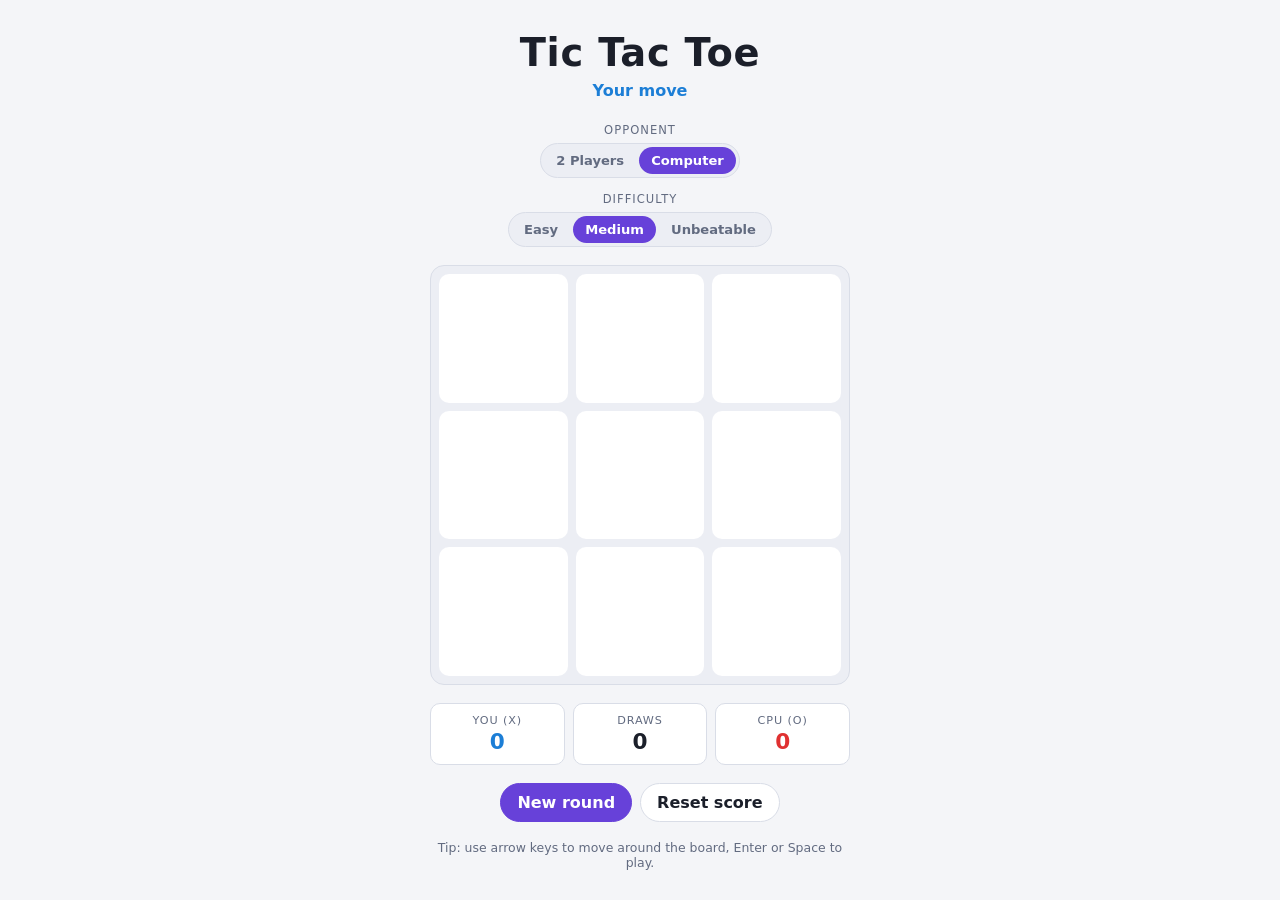
==== index.html @ d08257c7 "Add tic tac toe game A dependency-free browser game: two-player and computer modes, three difficulty" ====
<!DOCTYPE html>
<html lang="en">
<head>
<meta charset="utf-8">
<meta name="viewport" content="width=device-width, initial-scale=1">
<title>Tic Tac Toe</title>
<link rel="stylesheet" href="style.css">
</head>
<body>
  <main class="app">
    <header class="app__header">
      <h1 class="app__title">Tic&nbsp;Tac&nbsp;Toe</h1>
      <p class="app__status" id="status" role="status" aria-live="polite">X to move</p>
    </header>

    <section class="panel" aria-label="Game settings">
      <div class="field">
        <span class="field__label" id="mode-label">Opponent</span>
        <div class="segmented" role="radiogroup" aria-labelledby="mode-label">
          <button type="button" class="segmented__btn" role="radio" data-mode="human" aria-checked="false">2 Players</button>
          <button type="button" class="segmented__btn" role="radio" data-mode="cpu" aria-checked="true">Computer</button>
        </div>
      </div>

      <div class="field" id="difficulty-field">
        <span class="field__label" id="difficulty-label">Difficulty</span>
        <div class="segmented" role="radiogroup" aria-labelledby="difficulty-label">
          <button type="button" class="segmented__btn" role="radio" data-difficulty="easy" aria-checked="false">Easy</button>
          <button type="button" class="segmented__btn" role="radio" data-difficulty="medium" aria-checked="true">Medium</button>
          <button type="button" class="segmented__btn" role="radio" data-difficulty="hard" aria-checked="false">Unbeatable</button>
        </div>
      </div>
    </section>

    <div class="board" id="board" role="grid" aria-label="Tic tac toe board">
      <!-- cells injected by script.js -->
    </div>

    <section class="scoreboard" aria-label="Score">
      <div class="score score--x">
        <span class="score__name" id="score-x-name">X</span>
        <span class="score__value" id="score-x">0</span>
      </div>
      <div class="score score--draw">
        <span class="score__name">Draws</span>
        <span class="score__value" id="score-draw">0</span>
      </div>
      <div class="score score--o">
        <span class="score__name" id="score-o-name">O</span>
        <span class="score__value" id="score-o">0</span>
      </div>
    </section>

    <div class="actions">
      <button type="button" class="btn btn--primary" id="new-round">New round</button>
      <button type="button" class="btn" id="reset-score">Reset score</button>
    </div>

    <p class="hint">Tip: use arrow keys to move around the board, Enter or Space to play.</p>
  </main>

  <script src="script.js"></script>
</body>
</html>
---- style.css ----
:root {
  --bg: #0f1117;
  --surface: #171a23;
  --surface-2: #1f2432;
  --border: #2c3245;
  --text: #e7e9ee;
  --text-dim: #9aa2b5;
  --x: #4dabf7;
  --o: #ff8787;
  --accent: #7c5cff;
  --win: #51cf66;
  --radius: 14px;
}

@media (prefers-color-scheme: light) {
  :root {
    --bg: #f4f5f8;
    --surface: #ffffff;
    --surface-2: #eceef4;
    --border: #d9dde7;
    --text: #1b1f2a;
    --text-dim: #626b80;
    --x: #1c7ed6;
    --o: #e03131;
    --accent: #6741d9;
    --win: #2f9e44;
  }
}

* { box-sizing: border-box; }

body {
  margin: 0;
  min-height: 100vh;
  display: grid;
  place-items: center;
  padding: 24px 16px;
  background: var(--bg);
  color: var(--text);
  font-family: system-ui, -apple-system, "Segoe UI", Roboto, sans-serif;
}

.app {
  width: 100%;
  max-width: 420px;
  display: flex;
  flex-direction: column;
  gap: 18px;
}

.app__header { text-align: center; }

.app__title {
  margin: 0 0 6px;
  font-size: clamp(1.8rem, 6vw, 2.4rem);
  letter-spacing: 0.02em;
}

.app__status {
  margin: 0;
  min-height: 1.5em;
  color: var(--text-dim);
  font-size: 1rem;
  font-weight: 600;
}

.app__status.is-x { color: var(--x); }
.app__status.is-o { color: var(--o); }
.app__status.is-win { color: var(--win); }

.panel {
  display: flex;
  flex-wrap: wrap;
  gap: 14px;
  justify-content: center;
}

.field {
  display: flex;
  flex-direction: column;
  align-items: center;
  gap: 6px;
}

.field.is-hidden { display: none; }

.field__label {
  font-size: 0.72rem;
  text-transform: uppercase;
  letter-spacing: 0.09em;
  color: var(--text-dim);
}

.segmented {
  display: flex;
  padding: 3px;
  gap: 3px;
  background: var(--surface-2);
  border: 1px solid var(--border);
  border-radius: 999px;
}

.segmented__btn {
  border: 0;
  background: transparent;
  color: var(--text-dim);
  font: inherit;
  font-size: 0.82rem;
  font-weight: 600;
  padding: 6px 12px;
  border-radius: 999px;
  cursor: pointer;
  transition: background 0.15s, color 0.15s;
}

.segmented__btn:hover { color: var(--text); }

.segmented__btn[aria-checked="true"] {
  background: var(--accent);
  color: #fff;
}

.board {
  display: grid;
  grid-template-columns: repeat(3, 1fr);
  gap: 8px;
  padding: 8px;
  background: var(--surface-2);
  border: 1px solid var(--border);
  border-radius: var(--radius);
}

.cell {
  aspect-ratio: 1;
  display: grid;
  place-items: center;
  border: 0;
  border-radius: 10px;
  background: var(--surface);
  color: var(--text);
  font-size: clamp(2.2rem, 13vw, 3.4rem);
  font-weight: 700;
  line-height: 1;
  cursor: pointer;
  transition: background 0.15s, transform 0.08s, color 0.15s;
}

.cell:hover:not(:disabled) { background: var(--surface-2); }
.cell:active:not(:disabled) { transform: scale(0.97); }
.cell:disabled { cursor: default; }

.cell:focus-visible {
  outline: 3px solid var(--accent);
  outline-offset: 2px;
}

.cell.is-x { color: var(--x); }
.cell.is-o { color: var(--o); }

.cell.is-win {
  background: color-mix(in srgb, var(--win) 22%, var(--surface));
  color: var(--win);
}

.scoreboard {
  display: grid;
  grid-template-columns: repeat(3, 1fr);
  gap: 8px;
  text-align: center;
}

.score {
  padding: 10px 6px;
  background: var(--surface);
  border: 1px solid var(--border);
  border-radius: 10px;
  display: flex;
  flex-direction: column;
  gap: 2px;
}

.score__name {
  font-size: 0.7rem;
  text-transform: uppercase;
  letter-spacing: 0.08em;
  color: var(--text-dim);
}

.score__value { font-size: 1.35rem; font-weight: 700; }
.score--x .score__value { color: var(--x); }
.score--o .score__value { color: var(--o); }

.actions {
  display: flex;
  gap: 8px;
  justify-content: center;
}

.btn {
  border: 1px solid var(--border);
  background: var(--surface);
  color: var(--text);
  font: inherit;
  font-weight: 600;
  padding: 9px 16px;
  border-radius: 999px;
  cursor: pointer;
  transition: background 0.15s, border-color 0.15s;
}

.btn:hover { background: var(--surface-2); }

.btn--primary {
  background: var(--accent);
  border-color: var(--accent);
  color: #fff;
}

.btn--primary:hover { filter: brightness(1.1); background: var(--accent); }

.btn:focus-visible, .segmented__btn:focus-visible {
  outline: 3px solid var(--accent);
  outline-offset: 2px;
}

.hint {
  margin: 0;
  text-align: center;
  font-size: 0.78rem;
  color: var(--text-dim);
}

@media (prefers-reduced-motion: reduce) {
  * { transition: none !important; }
}
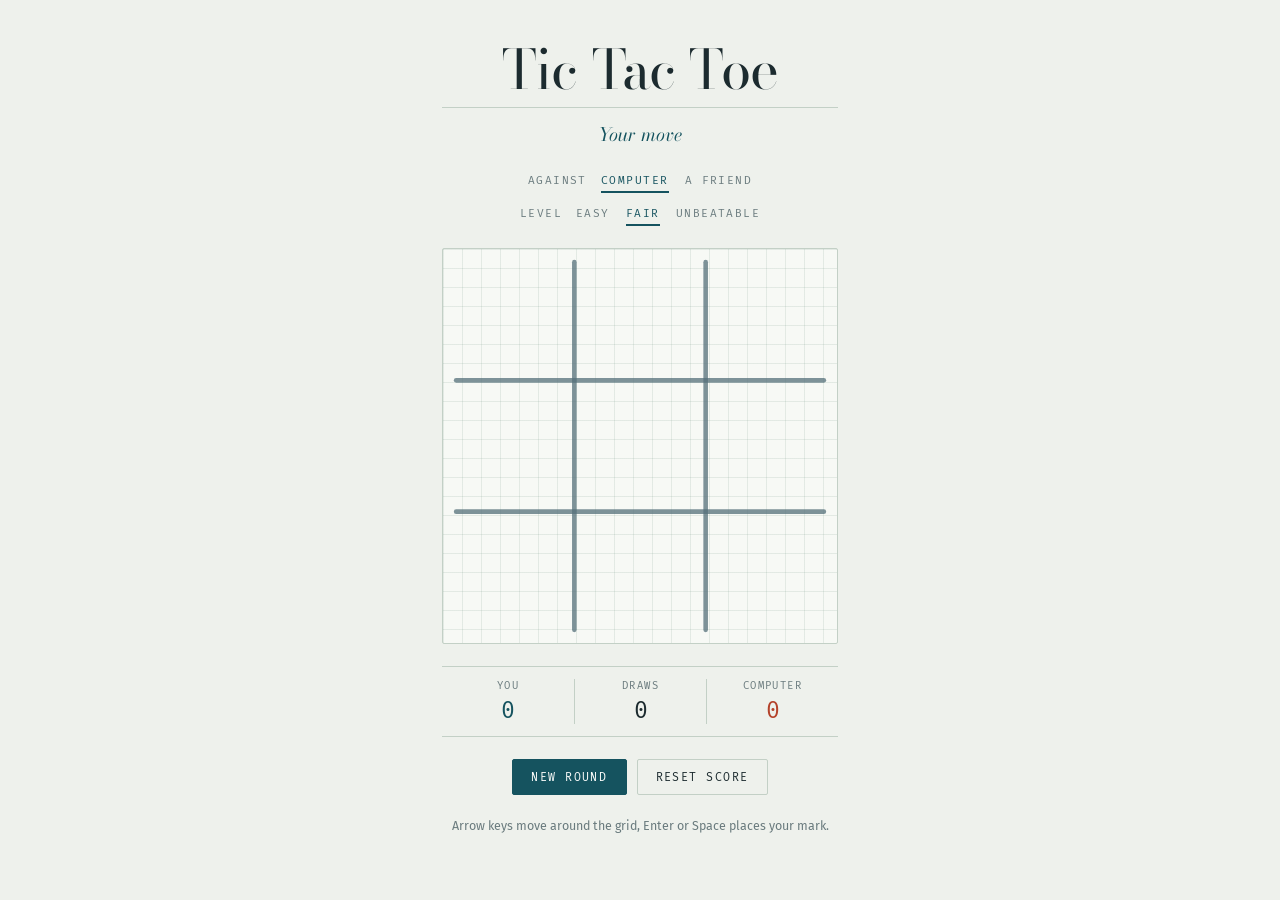
==== commit ee690c8f: "Redesign the board and fix a crash in mark rendering Visual identity: the board is now the classic #" ====
--- a/index.html
+++ b/index.html
@@ -4,41 +4,52 @@
 <meta charset="utf-8">
 <meta name="viewport" content="width=device-width, initial-scale=1">
 <title>Tic Tac Toe</title>
+<link rel="preconnect" href="https://fonts.googleapis.com">
+<link rel="preconnect" href="https://fonts.gstatic.com" crossorigin>
+<link rel="stylesheet" href="https://fonts.googleapis.com/css2?family=Bodoni+Moda:ital,opsz,wght@0,6..96,400;1,6..96,400&family=Fira+Mono:wght@400;500&family=Fira+Sans:wght@400;500&display=swap">
 <link rel="stylesheet" href="style.css">
 </head>
 <body>
-  <main class="app">
-    <header class="app__header">
-      <h1 class="app__title">Tic&nbsp;Tac&nbsp;Toe</h1>
-      <p class="app__status" id="status" role="status" aria-live="polite">X to move</p>
+  <main class="game">
+    <header class="masthead">
+      <h1 class="masthead__title">Tic Tac Toe</h1>
+      <div class="masthead__rule"></div>
+      <p class="masthead__status" id="status" role="status" aria-live="polite">Your move</p>
     </header>
 
-    <section class="panel" aria-label="Game settings">
-      <div class="field">
-        <span class="field__label" id="mode-label">Opponent</span>
-        <div class="segmented" role="radiogroup" aria-labelledby="mode-label">
-          <button type="button" class="segmented__btn" role="radio" data-mode="human" aria-checked="false">2 Players</button>
-          <button type="button" class="segmented__btn" role="radio" data-mode="cpu" aria-checked="true">Computer</button>
+    <section class="controls" aria-label="Game settings">
+      <div class="control">
+        <span class="control__label" id="mode-label">Against</span>
+        <div class="choices" role="radiogroup" aria-labelledby="mode-label">
+          <button type="button" class="choice" role="radio" data-mode="cpu" aria-checked="true">Computer</button>
+          <button type="button" class="choice" role="radio" data-mode="human" aria-checked="false">A friend</button>
         </div>
       </div>
 
-      <div class="field" id="difficulty-field">
-        <span class="field__label" id="difficulty-label">Difficulty</span>
-        <div class="segmented" role="radiogroup" aria-labelledby="difficulty-label">
-          <button type="button" class="segmented__btn" role="radio" data-difficulty="easy" aria-checked="false">Easy</button>
-          <button type="button" class="segmented__btn" role="radio" data-difficulty="medium" aria-checked="true">Medium</button>
-          <button type="button" class="segmented__btn" role="radio" data-difficulty="hard" aria-checked="false">Unbeatable</button>
+      <div class="control" id="difficulty-control">
+        <span class="control__label" id="difficulty-label">Level</span>
+        <div class="choices" role="radiogroup" aria-labelledby="difficulty-label">
+          <button type="button" class="choice" role="radio" data-difficulty="easy" aria-checked="false">Easy</button>
+          <button type="button" class="choice" role="radio" data-difficulty="medium" aria-checked="true">Fair</button>
+          <button type="button" class="choice" role="radio" data-difficulty="hard" aria-checked="false">Unbeatable</button>
         </div>
       </div>
     </section>
 
-    <div class="board" id="board" role="grid" aria-label="Tic tac toe board">
-      <!-- cells injected by script.js -->
+    <div class="board-wrap">
+      <svg class="grid-lines" viewBox="0 0 300 300" aria-hidden="true">
+        <line x1="100" y1="10" x2="100" y2="290"></line>
+        <line x1="200" y1="10" x2="200" y2="290"></line>
+        <line x1="10" y1="100" x2="290" y2="100"></line>
+        <line x1="10" y1="200" x2="290" y2="200"></line>
+      </svg>
+      <div class="board" id="board" role="grid" aria-label="Tic tac toe board"></div>
+      <svg class="strike" id="strike" viewBox="0 0 300 300" aria-hidden="true"></svg>
     </div>
 
     <section class="scoreboard" aria-label="Score">
       <div class="score score--x">
-        <span class="score__name" id="score-x-name">X</span>
+        <span class="score__name" id="score-x-name">You</span>
         <span class="score__value" id="score-x">0</span>
       </div>
       <div class="score score--draw">
@@ -46,7 +57,7 @@
         <span class="score__value" id="score-draw">0</span>
       </div>
       <div class="score score--o">
-        <span class="score__name" id="score-o-name">O</span>
+        <span class="score__name" id="score-o-name">Computer</span>
         <span class="score__value" id="score-o">0</span>
       </div>
     </section>
@@ -56,7 +67,7 @@
       <button type="button" class="btn" id="reset-score">Reset score</button>
     </div>
 
-    <p class="hint">Tip: use arrow keys to move around the board, Enter or Space to play.</p>
+    <p class="hint">Arrow keys move around the grid, Enter or Space places your mark.</p>
   </main>
 
   <script src="script.js"></script>
--- a/style.css
+++ b/style.css
@@ -1,225 +1,284 @@
+/* Ink & ruled paper — every mark on the board is a drawn stroke. */
+
 :root {
-  --bg: #0f1117;
-  --surface: #171a23;
-  --surface-2: #1f2432;
-  --border: #2c3245;
-  --text: #e7e9ee;
-  --text-dim: #9aa2b5;
-  --x: #4dabf7;
-  --o: #ff8787;
-  --accent: #7c5cff;
-  --win: #51cf66;
-  --radius: 14px;
-}
-
-@media (prefers-color-scheme: light) {
-  :root {
-    --bg: #f4f5f8;
-    --surface: #ffffff;
-    --surface-2: #eceef4;
-    --border: #d9dde7;
-    --text: #1b1f2a;
-    --text-dim: #626b80;
-    --x: #1c7ed6;
-    --o: #e03131;
-    --accent: #6741d9;
-    --win: #2f9e44;
+  --paper:   #eef1ec;
+  --panel:   #f7f9f5;
+  --rule:    #c3d0c6;
+  --ruling:  rgba(90, 130, 110, 0.13);
+  --stroke:  #55707a;
+  --ink:     #1c2b2f;
+  --ink-dim: #6a7b7e;
+  --x:       #15535f;
+  --o:       #b4432b;
+  --accent:  #15535f;
+  --accent-on: #fbfcfa;
+  --focus:   #c97a24;
+
+  --display: "Bodoni Moda", Georgia, "Times New Roman", serif;
+  --body: "Fira Sans", system-ui, -apple-system, "Segoe UI", sans-serif;
+  --mono: "Fira Mono", ui-monospace, "SFMono-Regular", Menlo, monospace;
+}
+
+@media (prefers-color-scheme: dark) {
+  :root:not([data-theme="light"]) {
+    --paper:   #111719;
+    --panel:   #181f22;
+    --rule:    #263235;
+    --ruling:  rgba(140, 180, 170, 0.07);
+    --stroke:  #5e7a80;
+    --ink:     #e2e9e6;
+    --ink-dim: #8c9c9e;
+    --x:       #5fc6d8;
+    --o:       #f0866a;
+    --accent:  #5fc6d8;
+    --accent-on: #0e1416;
+    --focus:   #e8b45c;
   }
 }
 
+:root[data-theme="dark"] {
+  --paper:   #111719;
+  --panel:   #181f22;
+  --rule:    #263235;
+  --ruling:  rgba(140, 180, 170, 0.07);
+  --stroke:  #5e7a80;
+  --ink:     #e2e9e6;
+  --ink-dim: #8c9c9e;
+  --x:       #5fc6d8;
+  --o:       #f0866a;
+  --accent:  #5fc6d8;
+  --accent-on: #0e1416;
+  --focus:   #e8b45c;
+}
+
 * { box-sizing: border-box; }
 
 body {
   margin: 0;
   min-height: 100vh;
   display: grid;
-  place-items: center;
-  padding: 24px 16px;
-  background: var(--bg);
-  color: var(--text);
-  font-family: system-ui, -apple-system, "Segoe UI", Roboto, sans-serif;
-}
-
-.app {
+  place-items: start center;
+  padding: clamp(20px, 6vw, 44px) 18px 40px;
+  background: var(--paper);
+  color: var(--ink);
+  font-family: var(--body);
+  -webkit-font-smoothing: antialiased;
+}
+
+.game {
   width: 100%;
-  max-width: 420px;
+  max-width: 396px;
   display: flex;
   flex-direction: column;
-  gap: 18px;
-}
-
-.app__header { text-align: center; }
-
-.app__title {
-  margin: 0 0 6px;
-  font-size: clamp(1.8rem, 6vw, 2.4rem);
-  letter-spacing: 0.02em;
-}
-
-.app__status {
-  margin: 0;
-  min-height: 1.5em;
-  color: var(--text-dim);
-  font-size: 1rem;
-  font-weight: 600;
-}
-
-.app__status.is-x { color: var(--x); }
-.app__status.is-o { color: var(--o); }
-.app__status.is-win { color: var(--win); }
-
-.panel {
-  display: flex;
-  flex-wrap: wrap;
-  gap: 14px;
-  justify-content: center;
-}
-
-.field {
-  display: flex;
-  flex-direction: column;
-  align-items: center;
-  gap: 6px;
-}
-
-.field.is-hidden { display: none; }
-
-.field__label {
+  gap: 22px;
+}
+
+/* ------------------------------------------------------------ masthead */
+
+.masthead { display: flex; flex-direction: column; gap: 10px; text-align: center; }
+
+.masthead__title {
+  margin: 0;
+  font-family: var(--display);
+  font-weight: 400;
+  font-size: clamp(2.5rem, 12vw, 3.4rem);
+  line-height: 0.94;
+  letter-spacing: -0.015em;
+  text-wrap: balance;
+}
+
+.masthead__rule {
+  height: 1px;
+  background: var(--rule);
+  margin: 2px 0;
+}
+
+.masthead__status {
+  margin: 0;
+  min-height: 1.6em;
+  font-family: var(--display);
+  font-style: italic;
+  font-size: 1.15rem;
+  color: var(--ink-dim);
+  transition: color 0.2s ease;
+}
+
+.masthead__status.is-x { color: var(--x); }
+.masthead__status.is-o { color: var(--o); }
+
+/* ------------------------------------------------------------ controls */
+
+.controls { display: flex; flex-direction: column; gap: 12px; align-items: center; }
+
+.control { display: flex; align-items: baseline; gap: 14px; flex-wrap: wrap; justify-content: center; }
+.control.is-hidden { display: none; }
+
+.control__label,
+.choice {
+  font-family: var(--mono);
+  font-size: 0.7rem;
+  text-transform: uppercase;
+  letter-spacing: 0.13em;
+}
+
+.control__label { color: var(--ink-dim); }
+
+.choices { display: flex; gap: 16px; }
+
+.choice {
+  border: 0;
+  background: none;
+  padding: 2px 0 4px;
+  color: var(--ink-dim);
+  cursor: pointer;
+  border-bottom: 2px solid transparent;
+  transition: color 0.15s ease, border-color 0.15s ease;
+}
+
+.choice:hover { color: var(--ink); }
+
+.choice[aria-checked="true"] {
+  color: var(--accent);
+  border-bottom-color: var(--accent);
+}
+
+/* --------------------------------------------------------------- board */
+
+.board-wrap {
+  position: relative;
+  aspect-ratio: 1;
+  width: 100%;
+  background-color: var(--panel);
+  background-image:
+    repeating-linear-gradient(to right, var(--ruling) 0 1px, transparent 1px 19px),
+    repeating-linear-gradient(to bottom, var(--ruling) 0 1px, transparent 1px 19px);
+  border: 1px solid var(--rule);
+  border-radius: 2px;
+}
+
+.board-wrap > svg {
+  position: absolute;
+  inset: 0;
+  width: 100%;
+  height: 100%;
+  pointer-events: none;
+  overflow: visible;
+}
+
+.grid-lines line {
+  stroke: var(--stroke);
+  stroke-width: 3.5;
+  stroke-linecap: round;
+  opacity: 0.75;
+}
+
+.strike line {
+  stroke-width: 6;
+  stroke-linecap: round;
+}
+
+.board {
+  position: absolute;
+  inset: 0;
+  display: grid;
+  grid-template-columns: repeat(3, 1fr);
+  grid-template-rows: repeat(3, 1fr);
+}
+
+.cell {
+  border: 0;
+  padding: 0;
+  background: transparent;
+  cursor: pointer;
+  display: grid;
+  place-items: center;
+  border-radius: 2px;
+  transition: background-color 0.15s ease;
+}
+
+.cell:hover:not(:disabled) { background-color: color-mix(in srgb, var(--stroke) 9%, transparent); }
+.cell:disabled { cursor: default; }
+
+.cell:focus-visible {
+  outline: 2px solid var(--focus);
+  outline-offset: -3px;
+}
+
+.mark {
+  width: 58%;
+  height: 58%;
+  fill: none;
+  stroke-width: 8;
+  stroke-linecap: round;
+  transition: opacity 0.3s ease;
+}
+
+.mark.is-x { stroke: var(--x); }
+.mark.is-o { stroke: var(--o); }
+
+.board.has-win .cell:not(.is-win) .mark { opacity: 0.3; }
+
+/* ---------------------------------------------------------- scoreboard */
+
+.scoreboard {
+  display: grid;
+  grid-template-columns: repeat(3, 1fr);
+  border-top: 1px solid var(--rule);
+  border-bottom: 1px solid var(--rule);
+  padding: 12px 0;
+}
+
+.score { display: flex; flex-direction: column; align-items: center; gap: 4px; }
+.score + .score { border-left: 1px solid var(--rule); }
+
+.score__name {
+  font-family: var(--mono);
+  font-size: 0.66rem;
+  text-transform: uppercase;
+  letter-spacing: 0.13em;
+  color: var(--ink-dim);
+}
+
+.score__value {
+  font-family: var(--mono);
+  font-size: 1.45rem;
+  font-variant-numeric: tabular-nums;
+}
+
+.score--x .score__value { color: var(--x); }
+.score--o .score__value { color: var(--o); }
+
+/* ------------------------------------------------------------- actions */
+
+.actions { display: flex; gap: 10px; justify-content: center; }
+
+.btn {
+  font-family: var(--mono);
   font-size: 0.72rem;
   text-transform: uppercase;
-  letter-spacing: 0.09em;
-  color: var(--text-dim);
-}
-
-.segmented {
-  display: flex;
-  padding: 3px;
-  gap: 3px;
-  background: var(--surface-2);
-  border: 1px solid var(--border);
-  border-radius: 999px;
-}
-
-.segmented__btn {
-  border: 0;
+  letter-spacing: 0.13em;
+  padding: 10px 18px;
+  border: 1px solid var(--rule);
+  border-radius: 2px;
   background: transparent;
-  color: var(--text-dim);
-  font: inherit;
-  font-size: 0.82rem;
-  font-weight: 600;
-  padding: 6px 12px;
-  border-radius: 999px;
+  color: var(--ink);
   cursor: pointer;
-  transition: background 0.15s, color 0.15s;
-}
-
-.segmented__btn:hover { color: var(--text); }
-
-.segmented__btn[aria-checked="true"] {
-  background: var(--accent);
-  color: #fff;
-}
-
-.board {
-  display: grid;
-  grid-template-columns: repeat(3, 1fr);
-  gap: 8px;
-  padding: 8px;
-  background: var(--surface-2);
-  border: 1px solid var(--border);
-  border-radius: var(--radius);
-}
-
-.cell {
-  aspect-ratio: 1;
-  display: grid;
-  place-items: center;
-  border: 0;
-  border-radius: 10px;
-  background: var(--surface);
-  color: var(--text);
-  font-size: clamp(2.2rem, 13vw, 3.4rem);
-  font-weight: 700;
-  line-height: 1;
-  cursor: pointer;
-  transition: background 0.15s, transform 0.08s, color 0.15s;
-}
-
-.cell:hover:not(:disabled) { background: var(--surface-2); }
-.cell:active:not(:disabled) { transform: scale(0.97); }
-.cell:disabled { cursor: default; }
-
-.cell:focus-visible {
-  outline: 3px solid var(--accent);
-  outline-offset: 2px;
-}
-
-.cell.is-x { color: var(--x); }
-.cell.is-o { color: var(--o); }
-
-.cell.is-win {
-  background: color-mix(in srgb, var(--win) 22%, var(--surface));
-  color: var(--win);
-}
-
-.scoreboard {
-  display: grid;
-  grid-template-columns: repeat(3, 1fr);
-  gap: 8px;
-  text-align: center;
-}
-
-.score {
-  padding: 10px 6px;
-  background: var(--surface);
-  border: 1px solid var(--border);
-  border-radius: 10px;
-  display: flex;
-  flex-direction: column;
-  gap: 2px;
-}
-
-.score__name {
-  font-size: 0.7rem;
-  text-transform: uppercase;
-  letter-spacing: 0.08em;
-  color: var(--text-dim);
-}
-
-.score__value { font-size: 1.35rem; font-weight: 700; }
-.score--x .score__value { color: var(--x); }
-.score--o .score__value { color: var(--o); }
-
-.actions {
-  display: flex;
-  gap: 8px;
-  justify-content: center;
-}
-
-.btn {
-  border: 1px solid var(--border);
-  background: var(--surface);
-  color: var(--text);
-  font: inherit;
-  font-weight: 600;
-  padding: 9px 16px;
-  border-radius: 999px;
-  cursor: pointer;
-  transition: background 0.15s, border-color 0.15s;
-}
-
-.btn:hover { background: var(--surface-2); }
+  transition: background-color 0.15s ease, border-color 0.15s ease, color 0.15s ease;
+}
+
+.btn:hover { border-color: var(--stroke); }
 
 .btn--primary {
   background: var(--accent);
   border-color: var(--accent);
-  color: #fff;
-}
-
-.btn--primary:hover { filter: brightness(1.1); background: var(--accent); }
-
-.btn:focus-visible, .segmented__btn:focus-visible {
-  outline: 3px solid var(--accent);
+  color: var(--accent-on);
+}
+
+.btn--primary:hover { filter: brightness(1.12); }
+
+.btn:focus-visible,
+.choice:focus-visible {
+  outline: 2px solid var(--focus);
   outline-offset: 2px;
 }
 
@@ -227,9 +286,13 @@
   margin: 0;
   text-align: center;
   font-size: 0.78rem;
-  color: var(--text-dim);
+  line-height: 1.5;
+  color: var(--ink-dim);
 }
 
 @media (prefers-reduced-motion: reduce) {
-  * { transition: none !important; }
-}
+  *, *::before, *::after {
+    transition-duration: 0.01ms !important;
+    animation-duration: 0.01ms !important;
+  }
+}
